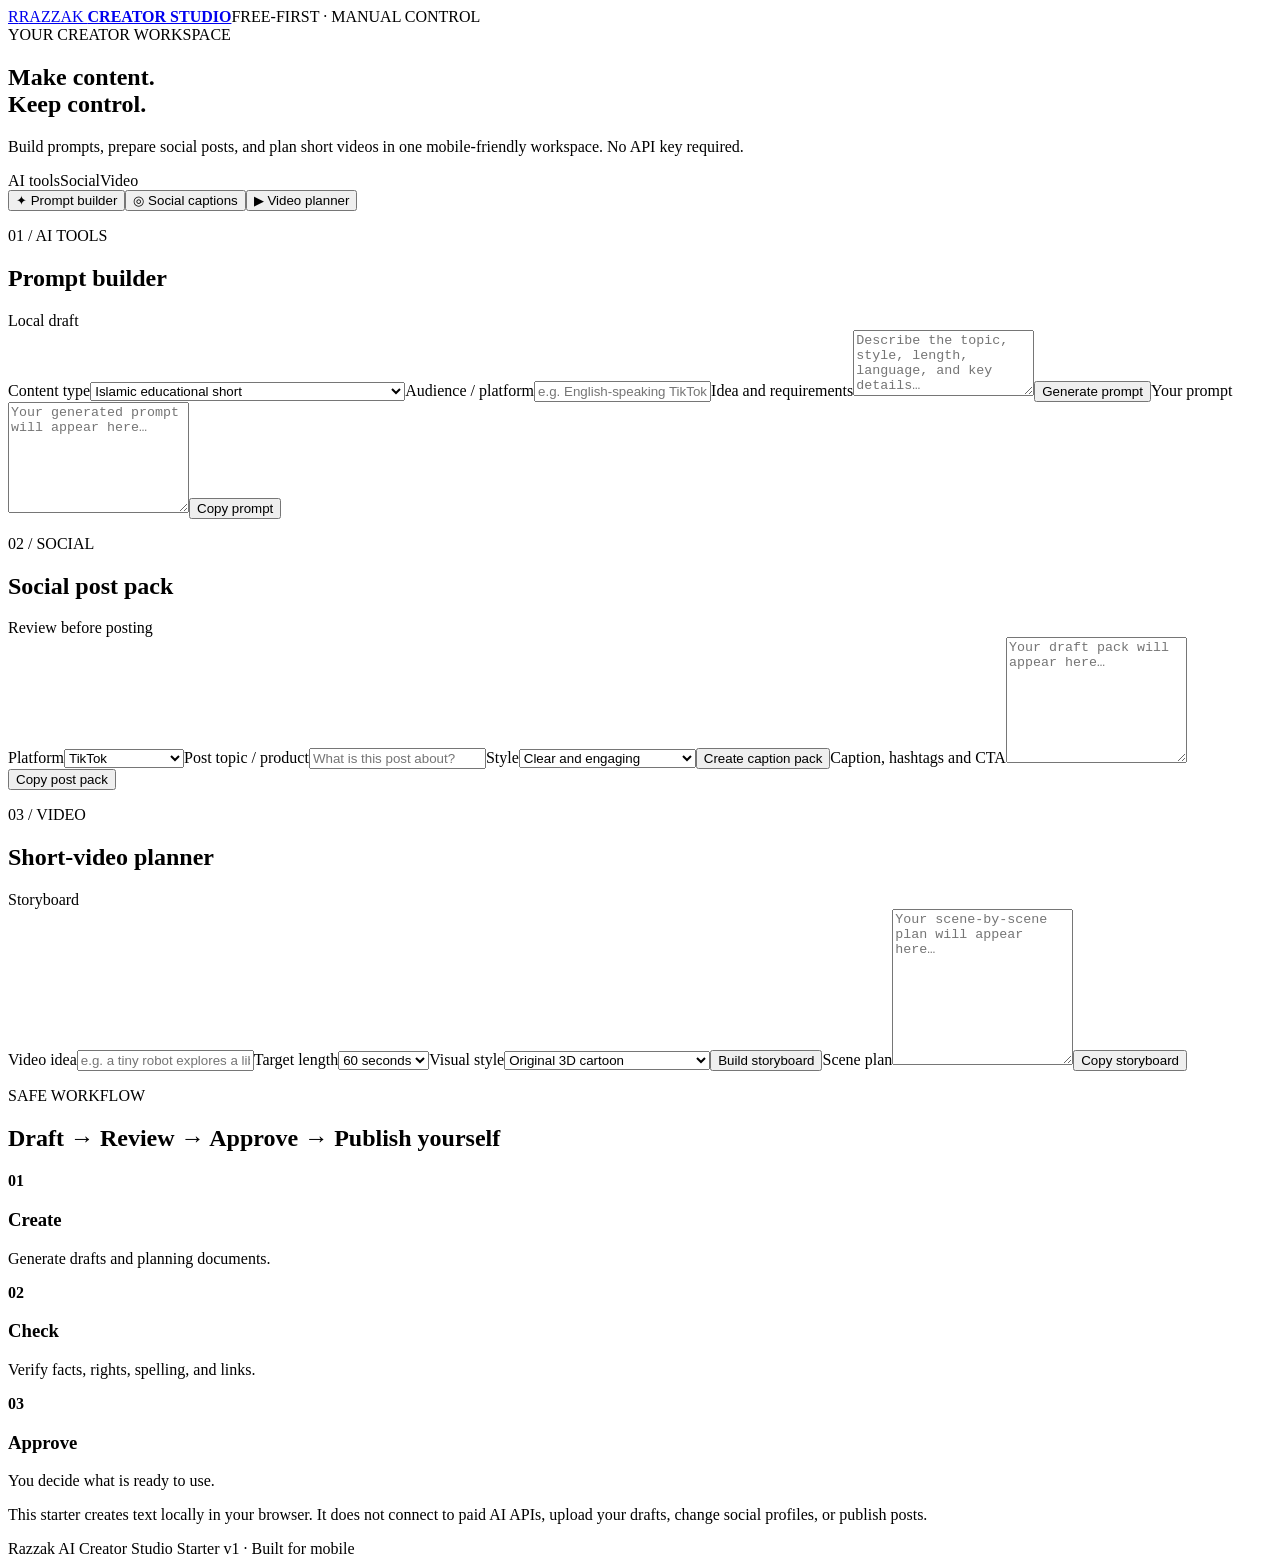
==== index.html @ 97b7594f "Add mobile-first Creator Studio dashboard" ====
<!doctype html>
<html lang="en">
<head>
<meta charset="utf-8"><meta name="viewport" content="width=device-width,initial-scale=1">
<meta name="theme-color" content="#10131f"><meta name="description" content="Razzak AI Creator Studio — free-first tools for AI prompts, social captions and video planning.">
<title>Razzak AI Creator Studio</title><link rel="stylesheet" href="styles.css">
</head>
<body>
<header class="topbar"><a class="brand" href="#" aria-label="Razzak AI Creator Studio home"><span class="brand-mark">R</span><span>RAZZAK <b>CREATOR STUDIO</b></span></a><span class="local-badge">FREE-FIRST · MANUAL CONTROL</span></header>
<main class="shell">
<section class="hero"><div class="eyebrow">YOUR CREATOR WORKSPACE</div><h1>Make content.<br><span>Keep control.</span></h1><p>Build prompts, prepare social posts, and plan short videos in one mobile-friendly workspace. No API key required.</p><div class="hero-tags"><span>AI tools</span><span>Social</span><span>Video</span></div></section>
<nav class="tabs" aria-label="Studio tools"><button class="tab active" data-panel="prompt">✦ Prompt builder</button><button class="tab" data-panel="social">◎ Social captions</button><button class="tab" data-panel="video">▶ Video planner</button></nav>
<section class="panel active" id="prompt"><div class="section-head"><div><p class="eyebrow">01 / AI TOOLS</p><h2>Prompt builder</h2></div><span class="pill">Local draft</span></div><label for="ptype">Content type</label><select id="ptype"><option>Islamic educational short</option><option>Original cartoon adventure</option><option>AI character vlog (fictional character, not my face)</option><option>Product promo</option><option>Logo and brand design</option><option>General creative idea</option></select><label for="audience">Audience / platform</label><input id="audience" placeholder="e.g. English-speaking TikTok viewers"><label for="details">Idea and requirements</label><textarea id="details" rows="4" placeholder="Describe the topic, style, length, language, and key details…"></textarea><button class="primary" id="makePrompt">Generate prompt</button><label for="promptOut">Your prompt</label><textarea id="promptOut" rows="7" placeholder="Your generated prompt will appear here…"></textarea><button class="secondary" data-copy="promptOut">Copy prompt</button></section>
<section class="panel" id="social"><div class="section-head"><div><p class="eyebrow">02 / SOCIAL</p><h2>Social post pack</h2></div><span class="pill">Review before posting</span></div><label for="platform">Platform</label><select id="platform"><option>TikTok</option><option>Instagram Reels</option><option>YouTube Shorts</option><option>Pinterest</option><option>Facebook</option></select><label for="topic">Post topic / product</label><input id="topic" placeholder="What is this post about?"><label for="tone">Style</label><select id="tone"><option>Clear and engaging</option><option>Educational</option><option>Curious and playful</option><option>Professional and premium</option><option>SEO-focused</option></select><button class="primary" id="makeSocial">Create caption pack</button><label for="socialOut">Caption, hashtags and CTA</label><textarea id="socialOut" rows="8" placeholder="Your draft pack will appear here…"></textarea><button class="secondary" data-copy="socialOut">Copy post pack</button></section>
<section class="panel" id="video"><div class="section-head"><div><p class="eyebrow">03 / VIDEO</p><h2>Short-video planner</h2></div><span class="pill">Storyboard</span></div><label for="vtopic">Video idea</label><input id="vtopic" placeholder="e.g. a tiny robot explores a library"><label for="duration">Target length</label><select id="duration"><option value="30">30 seconds</option><option value="60" selected>60 seconds</option><option value="90">90 seconds</option><option value="120">2 minutes</option></select><label for="vstyle">Visual style</label><select id="vstyle"><option>Original 3D cartoon</option><option>Cinematic realistic AI character</option><option>Minimal motion graphics</option><option>Warm illustrated story</option><option>Product showcase</option></select><button class="primary" id="makeVideo">Build storyboard</button><label for="videoOut">Scene plan</label><textarea id="videoOut" rows="10" placeholder="Your scene-by-scene plan will appear here…"></textarea><button class="secondary" data-copy="videoOut">Copy storyboard</button></section>
<section class="workflow"><p class="eyebrow">SAFE WORKFLOW</p><h2>Draft → Review → Approve → Publish yourself</h2><div class="workflow-grid"><div><b>01</b><h3>Create</h3><p>Generate drafts and planning documents.</p></div><div><b>02</b><h3>Check</h3><p>Verify facts, rights, spelling, and links.</p></div><div><b>03</b><h3>Approve</h3><p>You decide what is ready to use.</p></div></div><p class="note">This starter creates text locally in your browser. It does not connect to paid AI APIs, upload your drafts, change social profiles, or publish posts.</p></section>
<footer>Razzak AI Creator Studio <span>Starter v1 · Built for mobile</span></footer>
<div id="toast" role="status" aria-live="polite"></div>
</main><script src="app.js"></script></body></html>
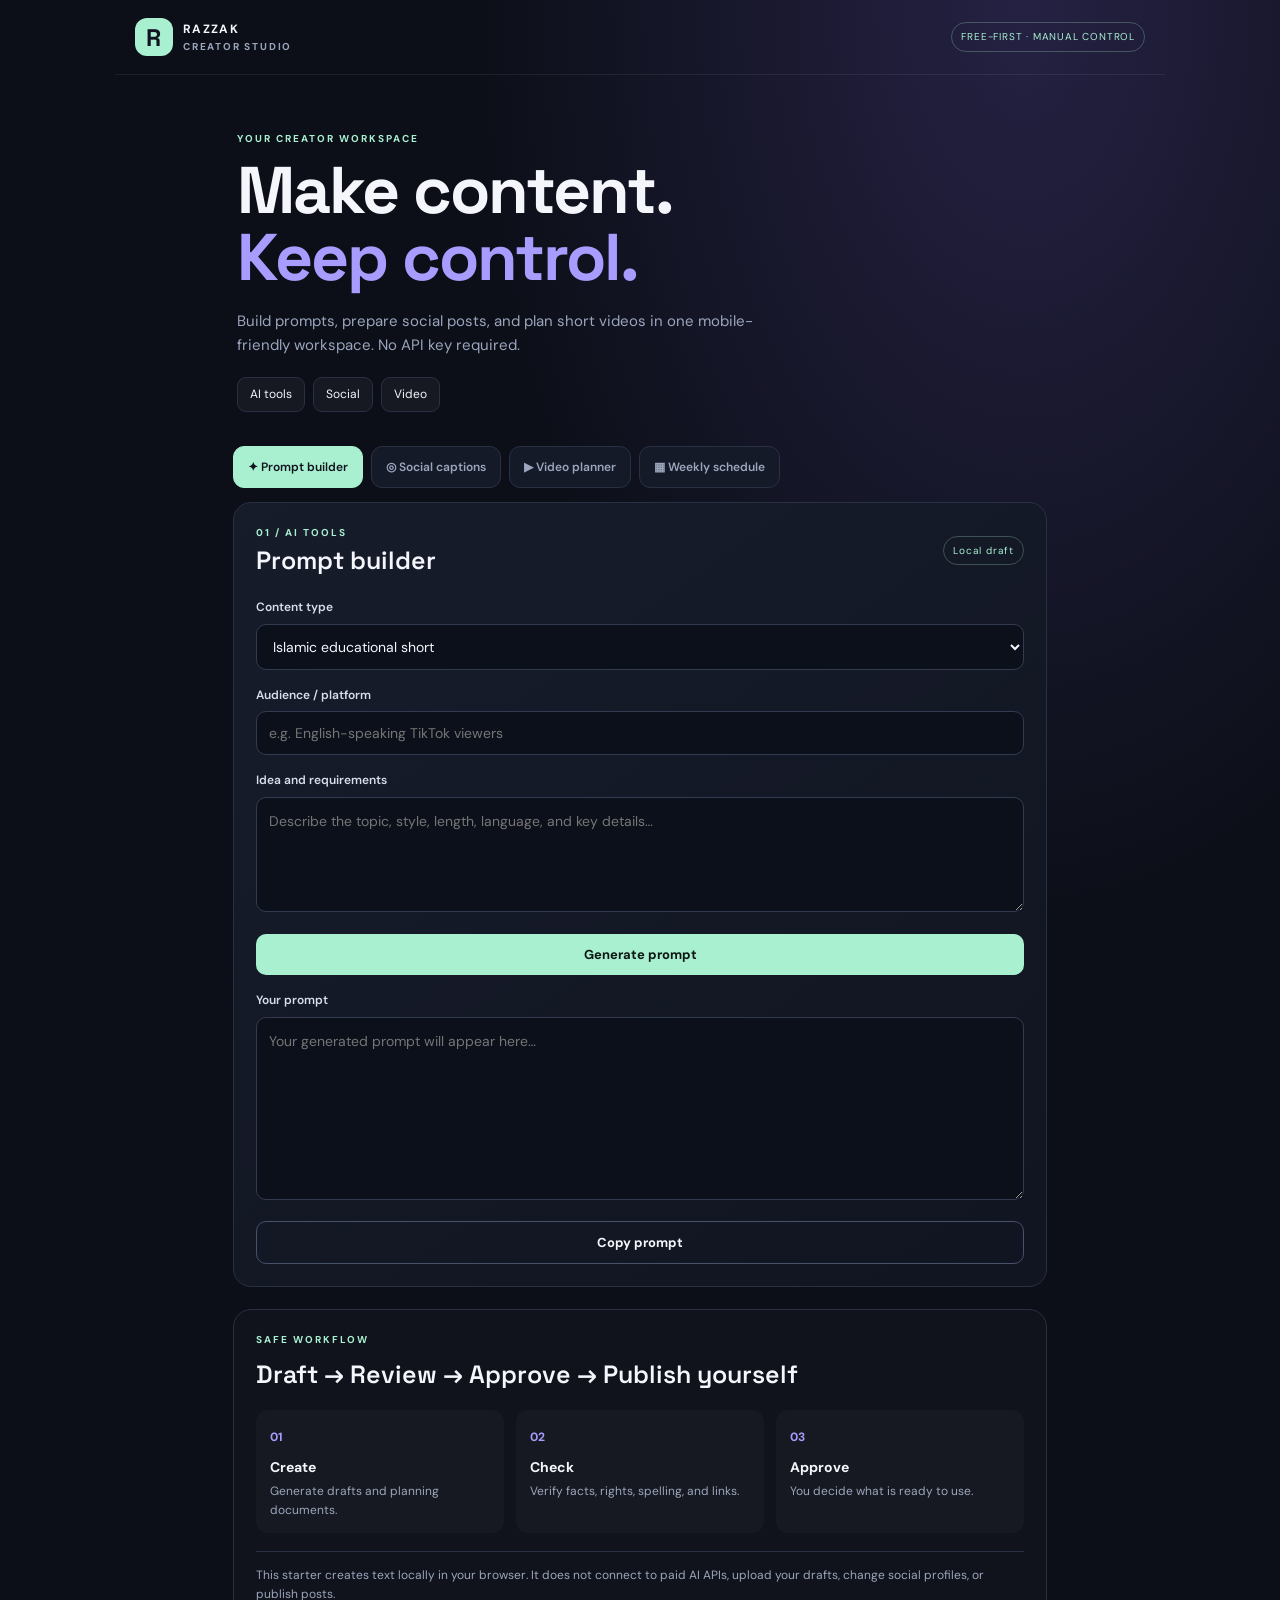
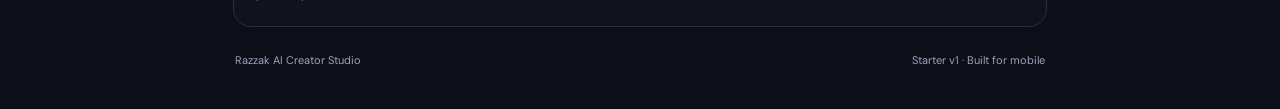
==== commit c6a9f9f6: "Add weekly content schedule planner" ====
--- a/index.html
+++ b/index.html
@@ -9,11 +9,11 @@
 <header class="topbar"><a class="brand" href="#" aria-label="Razzak AI Creator Studio home"><span class="brand-mark">R</span><span>RAZZAK <b>CREATOR STUDIO</b></span></a><span class="local-badge">FREE-FIRST · MANUAL CONTROL</span></header>
 <main class="shell">
 <section class="hero"><div class="eyebrow">YOUR CREATOR WORKSPACE</div><h1>Make content.<br><span>Keep control.</span></h1><p>Build prompts, prepare social posts, and plan short videos in one mobile-friendly workspace. No API key required.</p><div class="hero-tags"><span>AI tools</span><span>Social</span><span>Video</span></div></section>
-<nav class="tabs" aria-label="Studio tools"><button class="tab active" data-panel="prompt">✦ Prompt builder</button><button class="tab" data-panel="social">◎ Social captions</button><button class="tab" data-panel="video">▶ Video planner</button></nav>
+<nav class="tabs" aria-label="Studio tools"><button class="tab active" data-panel="prompt">✦ Prompt builder</button><button class="tab" data-panel="social">◎ Social captions</button><button class="tab" data-panel="video">▶ Video planner</button><button class="tab" data-panel="schedule">▦ Weekly schedule</button></nav>
 <section class="panel active" id="prompt"><div class="section-head"><div><p class="eyebrow">01 / AI TOOLS</p><h2>Prompt builder</h2></div><span class="pill">Local draft</span></div><label for="ptype">Content type</label><select id="ptype"><option>Islamic educational short</option><option>Original cartoon adventure</option><option>AI character vlog (fictional character, not my face)</option><option>Product promo</option><option>Logo and brand design</option><option>General creative idea</option></select><label for="audience">Audience / platform</label><input id="audience" placeholder="e.g. English-speaking TikTok viewers"><label for="details">Idea and requirements</label><textarea id="details" rows="4" placeholder="Describe the topic, style, length, language, and key details…"></textarea><button class="primary" id="makePrompt">Generate prompt</button><label for="promptOut">Your prompt</label><textarea id="promptOut" rows="7" placeholder="Your generated prompt will appear here…"></textarea><button class="secondary" data-copy="promptOut">Copy prompt</button></section>
 <section class="panel" id="social"><div class="section-head"><div><p class="eyebrow">02 / SOCIAL</p><h2>Social post pack</h2></div><span class="pill">Review before posting</span></div><label for="platform">Platform</label><select id="platform"><option>TikTok</option><option>Instagram Reels</option><option>YouTube Shorts</option><option>Pinterest</option><option>Facebook</option></select><label for="topic">Post topic / product</label><input id="topic" placeholder="What is this post about?"><label for="tone">Style</label><select id="tone"><option>Clear and engaging</option><option>Educational</option><option>Curious and playful</option><option>Professional and premium</option><option>SEO-focused</option></select><button class="primary" id="makeSocial">Create caption pack</button><label for="socialOut">Caption, hashtags and CTA</label><textarea id="socialOut" rows="8" placeholder="Your draft pack will appear here…"></textarea><button class="secondary" data-copy="socialOut">Copy post pack</button></section>
 <section class="panel" id="video"><div class="section-head"><div><p class="eyebrow">03 / VIDEO</p><h2>Short-video planner</h2></div><span class="pill">Storyboard</span></div><label for="vtopic">Video idea</label><input id="vtopic" placeholder="e.g. a tiny robot explores a library"><label for="duration">Target length</label><select id="duration"><option value="30">30 seconds</option><option value="60" selected>60 seconds</option><option value="90">90 seconds</option><option value="120">2 minutes</option></select><label for="vstyle">Visual style</label><select id="vstyle"><option>Original 3D cartoon</option><option>Cinematic realistic AI character</option><option>Minimal motion graphics</option><option>Warm illustrated story</option><option>Product showcase</option></select><button class="primary" id="makeVideo">Build storyboard</button><label for="videoOut">Scene plan</label><textarea id="videoOut" rows="10" placeholder="Your scene-by-scene plan will appear here…"></textarea><button class="secondary" data-copy="videoOut">Copy storyboard</button></section>
-<section class="workflow"><p class="eyebrow">SAFE WORKFLOW</p><h2>Draft → Review → Approve → Publish yourself</h2><div class="workflow-grid"><div><b>01</b><h3>Create</h3><p>Generate drafts and planning documents.</p></div><div><b>02</b><h3>Check</h3><p>Verify facts, rights, spelling, and links.</p></div><div><b>03</b><h3>Approve</h3><p>You decide what is ready to use.</p></div></div><p class="note">This starter creates text locally in your browser. It does not connect to paid AI APIs, upload your drafts, change social profiles, or publish posts.</p></section>
+<section class="panel" id="schedule"><div class="section-head"><div><p class="eyebrow">04 / PUBLISHING PLAN</p><h2>Weekly schedule</h2></div><span class="pill">Manual approval</span></div><p class="note">Create a repeatable posting plan for all three content tracks. This is a planner only; it does not publish or create background jobs.</p><label for="startDay">Week starts</label><select id="startDay"><option>Monday</option><option>Sunday</option></select><label for="frequency">Posting pace</label><select id="frequency"><option value="3">3 posts per week</option><option value="5" selected>5 posts per week</option><option value="7">7 posts per week</option></select><label for="scheduleTracks">Content tracks</label><select id="scheduleTracks"><option value="all">All three tracks</option><option value="islamic">Islamic educational videos</option><option value="cartoon">Original cartoon-character videos</option><option value="vlog">Fictional AI-character vlog (not my face)</option></select><button class="primary" id="makeSchedule">Generate weekly plan</button><label for="scheduleOut">Your weekly plan</label><textarea id="scheduleOut" rows="12" placeholder="Your schedule will appear here…"></textarea><button class="secondary" data-copy="scheduleOut">Copy schedule</button></section><section class="workflow"><p class="eyebrow">SAFE WORKFLOW</p><h2>Draft → Review → Approve → Publish yourself</h2><div class="workflow-grid"><div><b>01</b><h3>Create</h3><p>Generate drafts and planning documents.</p></div><div><b>02</b><h3>Check</h3><p>Verify facts, rights, spelling, and links.</p></div><div><b>03</b><h3>Approve</h3><p>You decide what is ready to use.</p></div></div><p class="note">This starter creates text locally in your browser. It does not connect to paid AI APIs, upload your drafts, change social profiles, or publish posts.</p></section>
 <footer>Razzak AI Creator Studio <span>Starter v1 · Built for mobile</span></footer>
 <div id="toast" role="status" aria-live="polite"></div>
 </main><script src="app.js"></script></body></html>
--- a/styles.css
+++ b/styles.css
@@ -0,0 +1,2 @@
+@import url('https://fonts.googleapis.com/css2?family=DM+Sans:wght@400;500;600;700&family=Space+Grotesk:wght@500;600;700&display=swap');
+:root{color-scheme:dark;--bg:#0c0f18;--card:#151a28;--line:#293044;--muted:#9ba6bd;--text:#f4f6fb;--accent:#a8f0d0;--purple:#a99cff}*{box-sizing:border-box}body{margin:0;background:radial-gradient(ellipse at 80% 0%,#252143 0,transparent 38%),var(--bg);color:var(--text);font-family:'DM Sans',sans-serif;line-height:1.55}.topbar{max-width:1050px;margin:auto;padding:18px 20px;display:flex;align-items:center;justify-content:space-between;gap:12px;border-bottom:1px solid #ffffff12}.brand{display:flex;align-items:center;gap:10px;text-decoration:none;color:var(--text);font-size:12px;font-weight:700;letter-spacing:1.3px}.brand b{display:block;color:var(--muted);font-size:10px;letter-spacing:1.8px}.brand-mark{display:grid;place-items:center;width:38px;height:38px;border-radius:12px;background:var(--accent);color:#10131f;font:700 24px 'Space Grotesk'}.local-badge,.pill{font-size:10px;letter-spacing:.8px;color:var(--accent);border:1px solid #a8f0d044;border-radius:999px;padding:6px 9px}.shell{max-width:850px;margin:auto;padding:24px 18px 40px}.hero{padding:32px 4px 28px}.eyebrow{font-size:10px;font-weight:700;letter-spacing:2px;color:var(--accent);margin:0 0 10px}.hero h1{font:700 clamp(38px,9vw,66px)/1.03 'Space Grotesk',sans-serif;letter-spacing:-2px;margin:0 0 18px}.hero h1 span{color:var(--purple)}.hero>p{max-width:560px;color:var(--muted);font-size:15px}.hero-tags{display:flex;gap:8px;flex-wrap:wrap;margin-top:20px}.hero-tags span{background:#ffffff0b;border:1px solid var(--line);border-radius:9px;padding:7px 12px;font-size:12px}.tabs{display:flex;gap:8px;overflow-x:auto;padding:6px 0 14px}.tab{white-space:nowrap;background:#151a28;color:var(--muted);border:1px solid var(--line);border-radius:11px;padding:12px 14px;font:600 12px 'DM Sans';cursor:pointer}.tab.active{background:var(--accent);color:#10131f;border-color:var(--accent)}.panel{display:none;background:linear-gradient(145deg,#171c2b,#111521);border:1px solid var(--line);border-radius:18px;padding:22px;margin-bottom:22px}.panel.active{display:block}.section-head{display:flex;justify-content:space-between;align-items:center;gap:10px;margin-bottom:22px}.section-head h2,.workflow h2{font:600 25px 'Space Grotesk';margin:0}.section-head .eyebrow{margin-bottom:4px}label{display:block;font-size:12px;color:#d8deeb;font-weight:600;margin:16px 0 7px}input,select,textarea{width:100%;background:#0c101b;border:1px solid #333b50;border-radius:10px;color:var(--text);font:14px 'DM Sans';padding:12px;outline:none}textarea{resize:vertical;min-height:90px;line-height:1.6}input:focus,select:focus,textarea:focus{border-color:var(--purple);box-shadow:0 0 0 3px #a99cff18}button{cursor:pointer}.primary,.secondary{border-radius:10px;padding:12px 16px;font:700 13px 'DM Sans';margin-top:14px}.primary{background:var(--accent);color:#0c1714;border:0;width:100%}.secondary{background:transparent;color:var(--text);border:1px solid #48516a;width:100%}.primary:active,.secondary:active{transform:scale(.99)}.workflow{border:1px solid var(--line);border-radius:18px;padding:22px;background:#ffffff04}.workflow-grid{display:grid;grid-template-columns:repeat(3,1fr);gap:12px;margin-top:20px}.workflow-grid>div{background:#ffffff06;padding:14px;border-radius:12px}.workflow-grid b{color:var(--purple);font-size:12px}.workflow-grid h3{font-size:14px;margin:8px 0 4px}.workflow-grid p,.note{font-size:12px;color:var(--muted);margin:0}.note{border-top:1px solid var(--line);margin-top:18px;padding-top:14px}footer{display:flex;justify-content:space-between;gap:10px;color:var(--muted);font-size:11px;padding:25px 2px 0}#toast{position:fixed;bottom:20px;left:50%;transform:translate(-50%,20px);opacity:0;pointer-events:none;background:var(--accent);color:#10131f;border-radius:10px;padding:10px 16px;font-size:12px;font-weight:700;transition:.2s}#toast.show{opacity:1;transform:translate(-50%,0)}@media(max-width:520px){.topbar{align-items:flex-start}.local-badge{max-width:118px;text-align:center;line-height:1.4}.shell{padding:16px 13px 30px}.hero{padding-top:25px}.panel{padding:16px}.workflow{padding:17px}.workflow-grid{grid-template-columns:1fr}.workflow-grid>div{display:grid;grid-template-columns:28px 1fr;column-gap:8px}.workflow-grid h3{margin:0}.workflow-grid p{grid-column:2}footer{flex-direction:column}}
